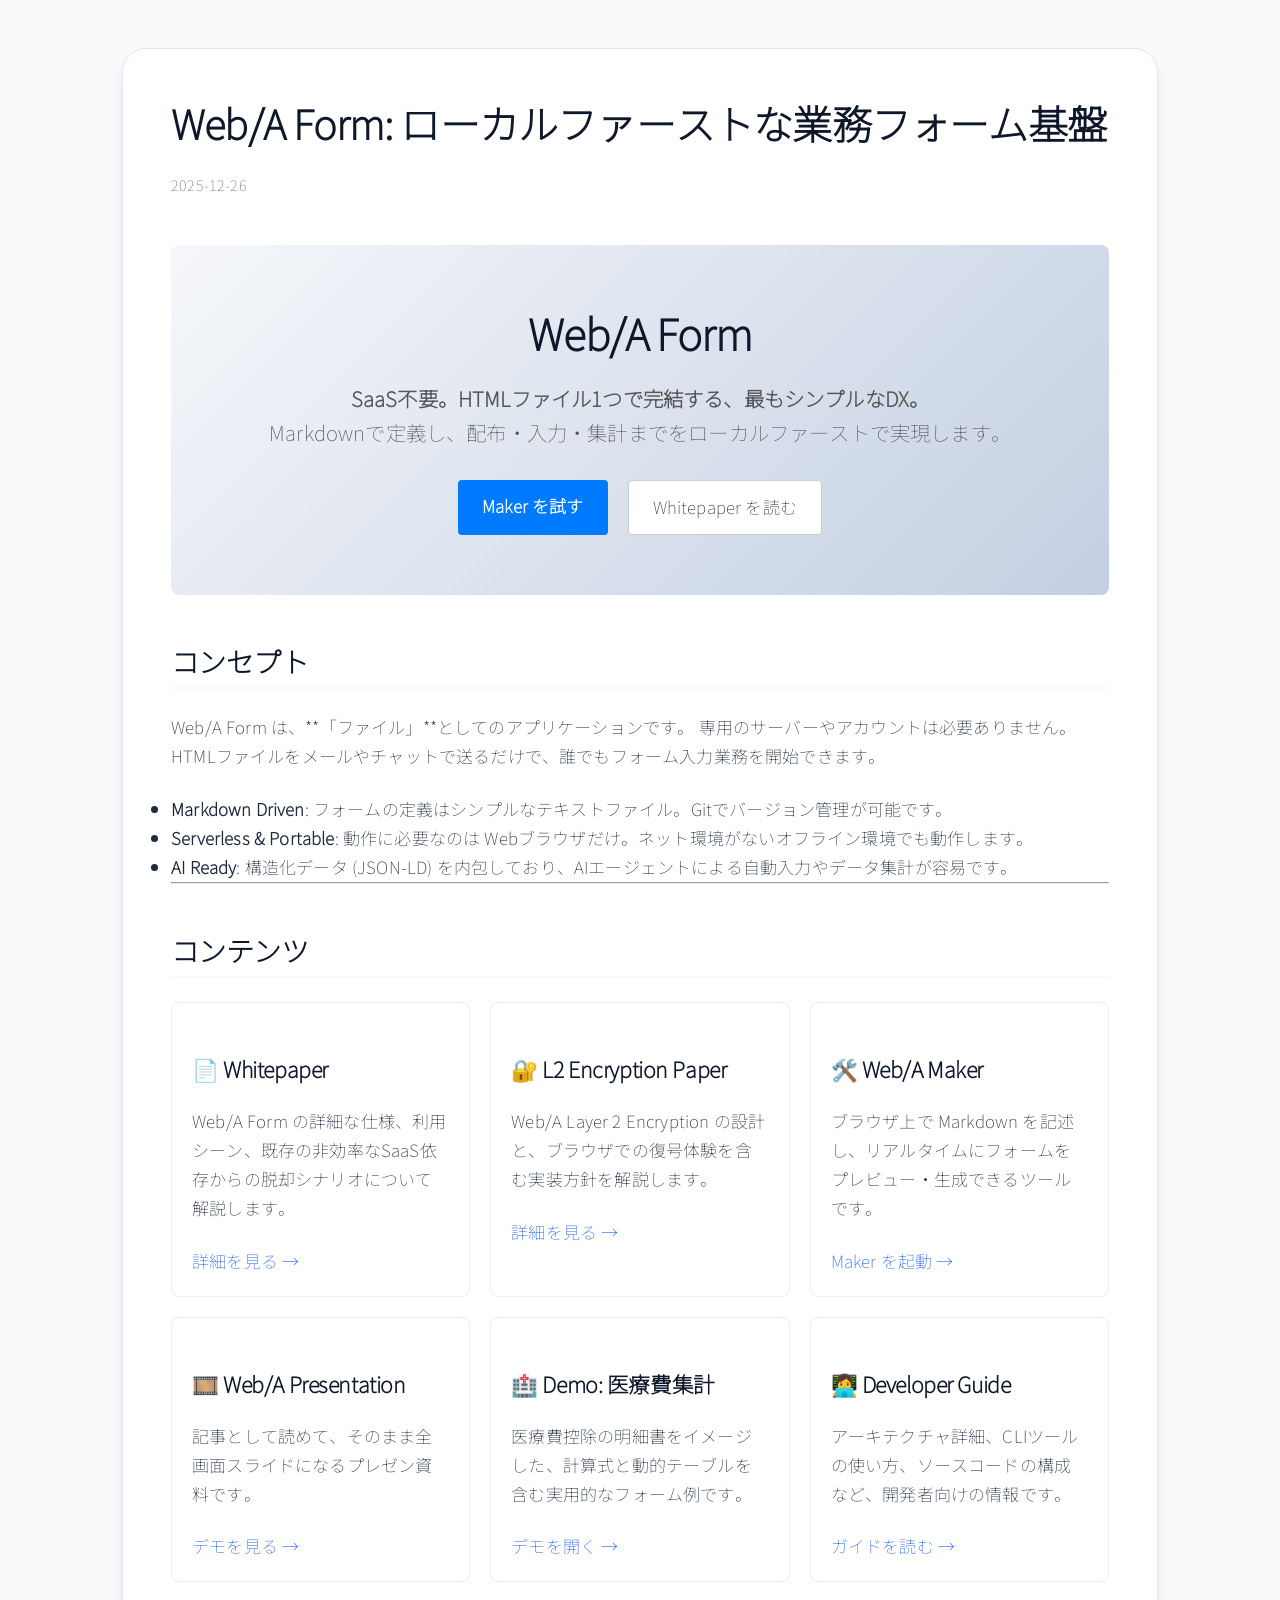
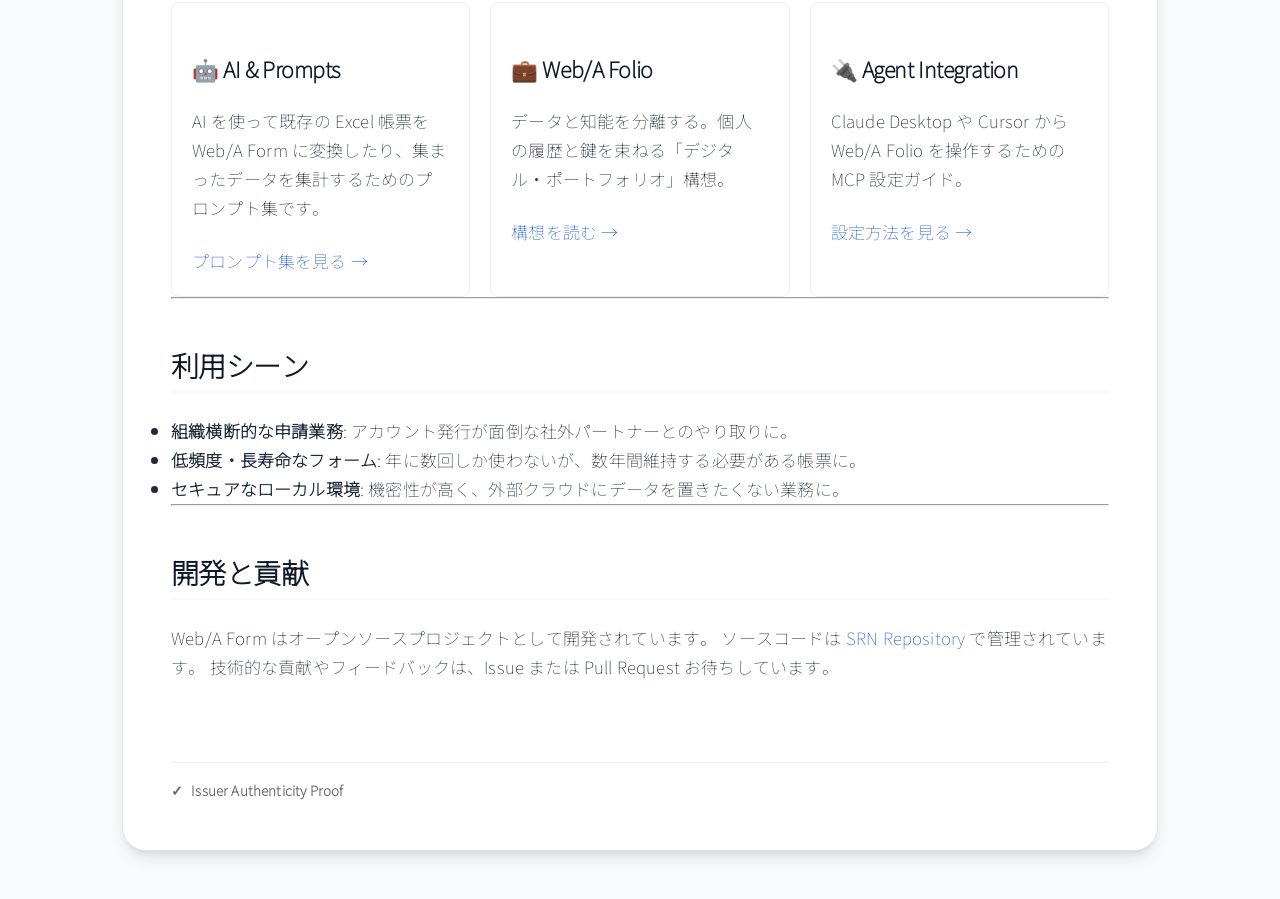
==== index.html @ 1101c1ee "Updates" ====
<!DOCTYPE html>
<html lang="ja">
<head>
    <meta charset="UTF-8">
    <meta name="viewport" content="width=device-width, initial-scale=1.0">
    <meta name="color-scheme" content="light">
    <meta http-equiv="Content-Security-Policy" content="default-src 'self'; script-src 'self' 'unsafe-inline' 'unsafe-eval' data:; style-src 'self' 'unsafe-inline'; font-src 'self' data:; img-src 'self' data:; worker-src 'self' blob:; connect-src 'self';">
    <title>Web/A Form: ローカルファーストな業務フォーム基盤</title>
    <link rel="icon" href="[data-uri]">
    <link rel="stylesheet" href="style.css">
    <link rel="sitemap" type="application/xml" href="sitemap.xml">
    <link rel="help" type="text/plain" href="llms.txt">
    
<style>
@font-face {
  font-family: 'Srn-NotoSansJPVariableFontwght';
  src: url('[data-uri]') format('woff2');
  font-display: swap;
}
</style>

<style>
@font-face {
  font-family: 'Srn-NotoSansSCVariableFontwght';
  src: url('[data-uri]') format('woff2');
  font-display: swap;
}
</style>

<style>
@font-face {
  font-family: 'Srn-NotoSansTCVariableFontwght';
  src: url('[data-uri]') format('woff2');
  font-display: swap;
}
</style>

<style>
@font-face {
  font-family: 'Srn-NotoSansKRVariableFontwght';
  src: url('[data-uri]') format('woff2');
  font-display: swap;
}
</style>
<style>
</style>
<style>
body { font-family: 'Srn-NotoSansJPVariableFontwght', 'Srn-NotoSansSCVariableFontwght', 'Srn-NotoSansTCVariableFontwght', 'Srn-NotoSansKRVariableFontwght', serif; font-weight: 450; }
</style>

    <script type="application/ld+json">{
  "@context": "https://schema.org",
  "@type": "BlogPosting",
  "headline": "Web/A Form: ローカルファーストな業務フォーム基盤",
  "description": "SaaS不要。HTMLファイル1つで完結する、最もシンプルなDX。",
  "datePublished": "2025-12-26",
  "author": {
    "@type": "Person",
    "name": "Unknown"
  },
  "provenance": {
    "metadata": {
      "title": "Web/A Form: ローカルファーストな業務フォーム基盤",
      "format": "application/x.web-a+html",
      "schema": "https://masanork.github.io/srn/schemas/weba-v1.json"
    },
    "producer": {
      "name": "Sorane (SRN) SSG",
      "version": "1.0.0",
      "identifier": "did:web:masanork.github.io:weba"
    },
    "assertions": [
      {
        "label": "srn.hmp_declaration",
        "data": {
          "assertion": "Human-Machine Parity (HMP) Guaranteed",
          "generator_hash": "unknown"
        }
      }
    ]
  }
}</script>
    
    <style>
        /* Hide by default, show based on body class */
        [data-lang-ja], [data-lang-en] { display: none !important; }
        
        .js-lang-ja [data-lang-ja] { display: contents !important; }
        .js-lang-ja span[data-lang-ja], .js-lang-ja a[data-lang-ja], .js-lang-ja i[data-lang-ja] { display: inline !important; }
        
        .js-lang-en [data-lang-en] { display: contents !important; }
        .js-lang-en span[data-lang-en], .js-lang-en a[data-lang-en], .js-lang-en i[data-lang-en] { display: inline !important; }
    </style>
    <script>
        (() => {
            const lang = (navigator.language || '').toLowerCase().startsWith('ja') ? 'ja' : 'en';
            if (lang === 'ja') {
                document.documentElement.lang = 'ja';
                document.documentElement.classList.add('js-lang-ja');
            } else {
                document.documentElement.lang = 'en';
                document.documentElement.classList.add('js-lang-en');
            }
            // Backward compatibility for simple data-i18n replacements
            window.addEventListener('DOMContentLoaded', () => {
                document.querySelectorAll('[data-i18n-ja]').forEach((el) => {
                    const ja = el.getAttribute('data-i18n-ja') || '';
                    const en = el.getAttribute('data-i18n-en') || ja;
                    el.textContent = lang === 'ja' ? ja : en;
                });
            });
        })();
    </script>
</head>
<body class="layout-article">
    <main>
        
        
        <article class="weba-article">
            
            <header>
                <h1>Web/A Form: ローカルファーストな業務フォーム基盤</h1>
                <div class="article-meta">
                    <span><time datetime="2025-12-26">2025-12-26</time></span>
                    
                    
                </div>
            </header>
            
            <div class="article-body">
                <div class="hero-section" style="background:linear-gradient(135deg, #f5f7fa 0%, #c3cfe2 100%); padding: 60px 20px; text-align: center; border-radius: 8px; margin-bottom: 40px;">
  <h1 style="margin-bottom: 20px; font-size: 2.5em;">Web/A Form</h1>
  <p style="font-size: 1.2em; color: #555; margin-bottom: 30px;">
    <strong>SaaS不要。HTMLファイル1つで完結する、最もシンプルなDX。</strong><br>
    Markdownで定義し、配布・入力・集計までをローカルファーストで実現します。
  </p>
  <div style="display: flex; gap: 20px; justify-content: center; flex-wrap: wrap;">
    <a href="./maker.html" class="button primary" style="background: #007bff; color: white; padding: 12px 24px; text-decoration: none; border-radius: 4px; font-weight: bold;">Maker を試す</a>
    <a href="./papers/web-a-form.ja.html" class="button" style="background: white; color: #333; border: 1px solid #ccc; padding: 12px 24px; text-decoration: none; border-radius: 4px;">Whitepaper を読む</a>
  </div>
</div>

<h2>コンセプト</h2>
<p>Web/A Form は、**「ファイル」**としてのアプリケーションです。
専用のサーバーやアカウントは必要ありません。HTMLファイルをメールやチャットで送るだけで、誰でもフォーム入力業務を開始できます。</p>
<ul>
<li><strong>Markdown Driven</strong>: フォームの定義はシンプルなテキストファイル。Gitでバージョン管理が可能です。</li>
<li><strong>Serverless &amp; Portable</strong>: 動作に必要なのは Webブラウザだけ。ネット環境がないオフライン環境でも動作します。</li>
<li><strong>AI Ready</strong>: 構造化データ (JSON-LD) を内包しており、AIエージェントによる自動入力やデータ集計が容易です。</li>
</ul>
<hr>
<h2>コンテンツ</h2>
<div class="grid-layout" style="display: grid; grid-template-columns: repeat(auto-fit, minmax(280px, 1fr)); gap: 20px; margin-top: 20px;">

  <div class="card" style="border: 1px solid #eee; padding: 20px; border-radius: 8px;">
    <h3>📄 Whitepaper</h3>
    <p>Web/A Form の詳細な仕様、利用シーン、既存の非効率なSaaS依存からの脱却シナリオについて解説します。</p>
    <a href="./papers/web-a-form.ja.html">詳細を見る →</a>
  </div>

  <div class="card" style="border: 1px solid #eee; padding: 20px; border-radius: 8px;">
    <h3>🔐 L2 Encryption Paper</h3>
    <p>Web/A Layer 2 Encryption の設計と、ブラウザでの復号体験を含む実装方針を解説します。</p>
    <a href="https://masanork.github.io/srn/papers/web-a-l2-encryption.ja.html">詳細を見る →</a>
  </div>

  <div class="card" style="border: 1px solid #eee; padding: 20px; border-radius: 8px;">
    <h3>🛠️ Web/A Maker</h3>
    <p>ブラウザ上で Markdown を記述し、リアルタイムにフォームをプレビュー・生成できるツールです。</p>
    <a href="./maker.html">Maker を起動 →</a>
  </div>

  <div class="card" style="border: 1px solid #eee; padding: 20px; border-radius: 8px;">
    <h3>🎞️ Web/A Presentation</h3>
    <p>記事として読めて、そのまま全画面スライドになるプレゼン資料です。</p>
    <a href="./web-a-presentation.ja.html">デモを見る →</a>
  </div>

  <div class="card" style="border: 1px solid #eee; padding: 20px; border-radius: 8px;">
    <h3>🏥 Demo: 医療費集計</h3>
    <p>医療費控除の明細書をイメージした、計算式と動的テーブルを含む実用的なフォーム例です。</p>
    <a href="./iryouhi.html">デモを開く →</a>
  </div>

  <div class="card" style="border: 1px solid #eee; padding: 20px; border-radius: 8px;">
    <h3>👩‍💻 Developer Guide</h3>
    <p>アーキテクチャ詳細、CLIツールの使い方、ソースコードの構成など、開発者向けの情報です。</p>
    <a href="./guide.html">ガイドを読む →</a>
  </div>

  <div class="card" style="border: 1px solid #eee; padding: 20px; border-radius: 8px;">
    <h3>🤖 AI & Prompts</h3>
    <p>AI を使って既存の Excel 帳票を Web/A Form に変換したり、集まったデータを集計するためのプロンプト集です。</p>
    <a href="./prompt.html">プロンプト集を見る →</a>
  </div>

  <div class="card" style="border: 1px solid #eee; padding: 20px; border-radius: 8px;">
    <h3>💼 Web/A Folio</h3>
    <p>データと知能を分離する。個人の履歴と鍵を束ねる「デジタル・ポートフォリオ」構想。</p>
    <a href="./folio.html">構想を読む →</a>
  </div>

  <div class="card" style="border: 1px solid #eee; padding: 20px; border-radius: 8px;">
    <h3>🔌 Agent Integration</h3>
    <p>Claude Desktop や Cursor から Web/A Folio を操作するための MCP 設定ガイド。</p>
    <a href="./guide/mcp-setup.html">設定方法を見る →</a>
  </div>

</div>

<hr>
<h2>利用シーン</h2>
<ul>
<li><strong>組織横断的な申請業務</strong>: アカウント発行が面倒な社外パートナーとのやり取りに。</li>
<li><strong>低頻度・長寿命なフォーム</strong>: 年に数回しか使わないが、数年間維持する必要がある帳票に。</li>
<li><strong>セキュアなローカル環境</strong>: 機密性が高く、外部クラウドにデータを置きたくない業務に。</li>
</ul>
<hr>
<h2>開発と貢献</h2>
<p>Web/A Form はオープンソースプロジェクトとして開発されています。
ソースコードは <a href="https://github.com/masanork/srn">SRN Repository</a> で管理されています。
技術的な貢献やフィードバックは、Issue または Pull Request お待ちしています。</p>

            </div>
            
        <footer class="doc-verification no-print" style="margin-top: 5rem; padding-top: 1rem; border-top: 1px solid #eee; font-size: 0.85rem; color: #666;">
            <details>
                <summary style="cursor: pointer; display: flex; align-items: center; gap: 0.5rem; font-weight: 600;">
                    <span>✓</span>
                    <span data-i18n-ja="発行元による真正性の証明" data-i18n-en="Issuer Authenticity Proof">発行元による真正性の証明</span>
                </summary>
                <div style="padding: 1rem 0;">
                    <pre style="background: #1e1e1e; color: #d4d4d4; padding: 1rem; border-radius: 6px; overflow-x: auto; font-size: 0.8rem; line-height: 1.4;">{
  "@context": [
    "https://www.w3.org/2018/credentials/v1"
  ],
  "type": [
    "VerifiableCredential",
    "WebADocument"
  ],
  "issuer": "did:web:masanork.github.io:weba",
  "issuanceDate": "2025-12-29T23:33:21.585Z",
  "credentialSubject": {
    "id": "did:web:masanork.github.io:weba/index",
    "name": "Web/A Form: ローカルファーストな業務フォーム基盤",
    "contentDigest": "4de6581a65532926f3c1c0d37368fc1e4149e32048f0b8ed11e706b0b9a921a5"
  },
  "proof": [
    {
      "type": "DataIntegrityProof",
      "cryptosuite": "eddsa-jcs-2022",
      "verificationMethod": "did:web:masanork.github.io:weba#build-1767051194938-ed25519",
      "proofPurpose": "assertionMethod",
      "created": "2025-12-29T23:33:21.585Z",
      "proofValue": "z41EGuBvmmnE9bjp3QARUFRdFmPYuKzoxftd5aJ4a3iSAXjd4a93gFXauByTnjYUJ833MeMexHzB6wuF9evtsar6K"
    },
    {
      "type": "DataIntegrityProof",
      "cryptosuite": "ml-dsa-44-jcs-2025",
      "verificationMethod": "did:web:masanork.github.io:weba#build-1767051194938-pqc",
      "proofPurpose": "assertionMethod",
      "created": "2025-12-29T23:33:21.585Z",
      "proofValue": "[base64]"
    }
  ]
}</pre>
                </div>
            </details>
        </footer>
    
        </article>
        
    
    </main>
</body>
</html>
---- style.css ----
:root {
    --primary-color: #2563eb;
    --primary-hover: #1d4ed8;
    --secondary-color: #64748b;
    --bg-color: #f8fafc;
    --text-color: #1e293b;
    --text-muted: #64748b;
    --border-color: #e2e8f0;
    --card-bg: #ffffff;
    --accent-color: #0f172a;
    --highlight: #3b82f6;
    --success: #10b981;
    --panel-shadow: 0 4px 6px -1px rgb(0 0 0 / 0.1), 0 2px 4px -2px rgb(0 0 0 / 0.1);
    --premium-shadow: 0 10px 15px -3px rgb(0 0 0 / 0.1), 0 4px 6px -4px rgb(0 0 0 / 0.1);
}

@media (prefers-color-scheme: dark) {
    :root {
        --bg-color: #0f172a;
        --text-color: #f1f5f9;
        --text-muted: #94a3b8;
        --border-color: #1e293b;
        --card-bg: #1e293b;
        --accent-color: #f8fafc;
    }
}

* {
    box-sizing: border-box;
    margin: 0;
    padding: 0;
}

body {
    background-color: var(--bg-color);
    color: var(--text-color);
    line-height: 1.7;
    font-size: 17px;
    font-weight: 450;
    padding: 3rem 2rem;
    max-width: 1100px;
    margin: 0 auto;
    letter-spacing: 0.01em;
}

/* Widen layout for Web/A Forms */
body:has(.weba-form-container) {
    max-width: 95%;
}

main {
    background: var(--card-bg);
    padding: 3rem;
    border-radius: 1.5rem;
    box-shadow: var(--premium-shadow);
    border: 1px solid var(--border-color);
    transition: transform 0.2s ease;
}

/* Reduce padding for forms to save space */
main:has(.weba-form-container) {
    padding: 2rem;
}

h1,
h2,
h3,
h4,
h5,
h6 {
    color: var(--accent-color);
    margin-bottom: 1.5rem;
    line-height: 1.3;
    letter-spacing: -0.02em;
}

h1 {
    font-size: 2.5rem;
    font-weight: 800;
}

h2 {
    font-size: 1.75rem;
    font-weight: 700;
    margin-top: 3rem;
    border-bottom: 2px solid var(--bg-color);
    padding-bottom: 0.5rem;
}

h3 {
    font-size: 1.35rem;
    font-weight: 600;
    margin-top: 2rem;
}

p {
    margin-bottom: 1.5rem;
    color: var(--text-color);
}

a {
    color: var(--primary-color);
    text-decoration: none;
    transition: all 0.2s ease;
    border-bottom: 1px solid transparent;
}

a:hover {
    color: var(--primary-hover);
    border-bottom-color: var(--primary-hover);
}

pre {
    background: #0f172a;
    color: #e2e8f0;
    padding: 1.25rem;
    border-radius: 0.75rem;
    overflow-x: auto;
    margin-bottom: 1.5rem;
    font-size: 0.9rem;
    border: 1px solid #1e293b;
}

code {
    font-family: ui-monospace, SFMono-Regular, Menlo, Monaco, Consolas, monospace;
    font-size: 0.9em;
    background: rgba(0, 0, 0, 0.05);
    padding: 0.2rem 0.4rem;
    border-radius: 0.25rem;
}

pre code {
    background: transparent;
    padding: 0;
}

.table-wrapper {
    width: 100%;
    overflow-x: auto;
    -webkit-overflow-scrolling: touch;
    margin-bottom: 2rem;
    border: 1px solid var(--border-color);
    border-radius: 0.75rem;
    background: var(--card-bg);
}

/* Hide master data tables used for autocomplete sources */
.table-wrapper:has(.data-table.master) {
    display: none;
}
.data-table.master {
    display: none;
}

.table-wrapper table {
    width: auto;
    min-width: 100%;
    border-collapse: collapse;
    border-spacing: 0;
    margin-bottom: 0;
    border: none;
}

th,
td {
    padding: 0.75rem 1rem;
    text-align: left;
    border-bottom: 1px solid var(--border-color);
    vertical-align: middle;
}

th {
    background-color: var(--bg-color);
    font-weight: 600;
    color: var(--text-muted);
    font-size: 0.85rem;
    text-transform: uppercase;
    letter-spacing: 0.05em;
    white-space: nowrap;
}

tr:last-child td {
    border-bottom: none;
}

.form-input {
    width: 100%;
    padding: 0.75rem 1rem;
    font-size: 1rem;
    border: 1px solid #cbd5e1;
    border-radius: 0.5rem;
    background-color: var(--card-bg);
    color: var(--text-color);
    transition: border-color 0.2s, box-shadow 0.2s;
    font-family: inherit;
    min-width: 80px;
}

/* Table specific input tweaks */
td .form-input {
    padding: 0.5rem;
    border: 1px solid transparent;
    background: transparent;
    border-radius: 4px;
    min-width: 100px;
}
td input[type="number"].form-input { min-width: 80px; }
td input[type="date"].form-input { min-width: 140px; }
td input[type="checkbox"].form-input { min-width: auto; width: auto; }


.mermaid {
    margin: 2rem 0;
    display: flex;
    justify-content: center;
}

/* Metadata Styles for Article */
.article-meta {
    font-size: 0.9rem;
    color: var(--text-muted);
    margin-bottom: 3rem;
    display: flex;
    gap: 1.5rem;
    align-items: center;
}

.article-meta span {
    display: flex;
    align-items: center;
    gap: 0.4rem;
}

/* Juminhyo & Official Specific */
.doc-recipient {
    margin-bottom: 2.5rem;
    font-size: 1.1rem;
}

.doc-body {
    white-space: pre-wrap;
}

@media print {
    body {
        background: white;
        padding: 0;
    }

    main {
        box-shadow: none;
        border: none;
        padding: 0;
    }
}

@media (max-width: 640px) {
    body {
        padding: 1rem;
    }

    main {
        padding: 1.5rem;
        border-radius: 1rem;
    }

    h1 {
        font-size: 2rem;
    }
}

/* --- Web/A Form Styles --- */

.form-row {
    margin-bottom: 1.5rem;
}

.form-row.vertical {
    display: flex;
    flex-direction: column;
}

.form-label {
    display: block;
    font-weight: 600;
    margin-bottom: 0.5rem;
    color: var(--text-color);
}

.form-input {
    width: 100%;
    padding: 0.75rem 1rem;
    font-size: 1rem;
    border: 1px solid #cbd5e1;
    border-radius: 0.5rem;
    background-color: var(--card-bg);
    color: var(--text-color);
    transition: border-color 0.2s, box-shadow 0.2s;
    font-family: inherit;
}

.form-input:focus {
    outline: none;
    border-color: var(--primary-color);
    box-shadow: 0 0 0 3px rgba(37, 99, 235, 0.1);
}

.form-hint {
    font-size: 0.85rem;
    color: var(--text-muted);
    margin-top: 0.4rem;
}

/* Table Inputs */
td .form-input {
    padding: 0.5rem;
    border: 1px solid transparent;
    background: transparent;
    border-radius: 4px;
}
td .form-input:hover {
    border-color: var(--border-color);
    background: var(--bg-color);
}
td .form-input:focus {
    background: var(--card-bg);
    border-color: var(--primary-color);
}

/* L2 Readonly View */
.weba-l2-readonly .form-toolbar,
.weba-l2-readonly .add-row-btn,
.weba-l2-readonly .remove-row-btn,
.weba-l2-readonly .weba-l2-toggle {
    display: none !important;
}
.weba-l2-readonly .form-input[readonly],
.weba-l2-readonly .form-input:disabled,
.weba-l2-readonly input[readonly],
.weba-l2-readonly input:disabled,
.weba-l2-readonly textarea[readonly],
.weba-l2-readonly textarea:disabled,
.weba-l2-readonly select:disabled {
    background-color: var(--card-bg);
    color: var(--text-color);
    opacity: 1;
    border-color: #cbd5e1;
}
.weba-l2-readonly td .form-input,
.weba-l2-readonly td .form-input:hover,
.weba-l2-readonly td .form-input:focus {
    border-color: transparent;
    background: transparent;
    box-shadow: none;
}

/* Search Suggestions */
.search-suggestions {
    background: var(--card-bg);
    border: 1px solid var(--border-color);
    border-radius: 0.5rem;
    box-shadow: var(--premium-shadow);
    max-height: 250px;
    overflow-y: auto;
    z-index: 1000;
}
.search-suggestions div {
    padding: 0.75rem 1rem;
    cursor: pointer;
    border-bottom: 1px solid var(--border-color);
}
.search-suggestions div:hover {
    background-color: var(--bg-color);
    color: var(--primary-color);
}

/* Buttons (Toolbar) */
button.primary, button.secondary, button.btn-clear, button.tab-btn {
    appearance: none;
    padding: 0.75rem 1.5rem;
    border-radius: 0.5rem;
    font-weight: 600;
    cursor: pointer;
    transition: all 0.2s;
    font-size: 0.9rem;
    display: inline-flex;
    align-items: center;
    justify-content: center;
    gap: 0.5rem;
    border: 1px solid transparent;
}

/* 提出版を保存 (Submit) */
button.primary {
    background-color: #10b981;
    color: white;
    border-color: #10b981;
}
button.primary:hover {
    background-color: #059669;
    transform: translateY(-1px);
    box-shadow: 0 4px 6px rgba(0,0,0,0.1);
}

/* 作業内容を保存 (Save Progress) */
button.secondary {
    background-color: #0070f3;
    color: white;
    border-color: #0070f3;
}
button.secondary:hover {
    background-color: #0056b3;
    transform: translateY(-1px);
    box-shadow: 0 4px 6px rgba(0,0,0,0.1);
}

/* クリア (Clear) - 落ち着いた灰色、ホバーで赤 */
button.btn-clear {
    background-color: #f1f5f9;
    border: 1px solid #e2e8f0;
    color: #64748b;
}
button.btn-clear:hover {
    background-color: #fef2f2;
    border-color: #fecaca;
    color: #e11d48;
    transform: translateY(-1px);
}

/* Tabs */
.tabs-nav {
    display: flex;
    gap: 0.5rem;
    margin-bottom: 2rem;
    border-bottom: 1px solid var(--border-color);
    padding-bottom: 1rem;
    overflow-x: auto;
}
button.tab-btn {
    background: transparent;
    border: none;
    border-bottom: 2px solid transparent;
    border-radius: 0;
    padding: 0.5rem 1rem;
    color: var(--text-muted);
}
button.tab-btn.active {
    color: var(--primary-color);
    border-bottom-color: var(--primary-color);
}
button.tab-btn:hover {
    color: var(--text-color);
    background: transparent;
}

.tab-content {
    display: none;
}
.tab-content.active {
    display: block;
    animation: fadeIn 0.3s ease;
}

@keyframes fadeIn {
    from { opacity: 0; transform: translateY(5px); }
    to { opacity: 1; transform: translateY(0); }
}

/* Dynamic Table Actions */
.add-row-btn {
    margin-top: 1rem;
    width: 100%;
    padding: 0.75rem;
    border: 2px dashed var(--border-color);
    background: transparent;
    color: var(--text-muted);
    border-radius: 0.5rem;
    cursor: pointer;
    transition: all 0.2s;
}
.add-row-btn:hover {
    border-color: var(--primary-color);
    color: var(--primary-color);
    background: var(--bg-color);
}

.remove-row-btn {
    background: transparent;
    border: none;
    color: #ef4444; /* Red */
    font-size: 1.2rem;
    cursor: pointer;
    opacity: 0.6;
    padding: 0 0.5rem;
}
.remove-row-btn:hover {
    opacity: 1;
    transform: scale(1.1);
}

/* --- Security Status Styles --- */

.security-badge {
    display: inline-flex;
    align-items: center;
    padding: 4px 12px;
    border-radius: 999px;
    font-size: 0.75rem;
    font-weight: 600;
    margin-left: 12px;
    background: #f1f5f9;
    color: #64748b;
    border: 1px solid #e2e8f0;
    vertical-align: middle;
}

.security-badge .status-dot {
    width: 8px;
    height: 8px;
    border-radius: 50%;
    margin-right: 8px;
    background: #cbd5e1;
}

.security-badge.tier-high {
    background: #dcfce7;
    color: #166534;
    border-color: #bbf7d0;
}
.security-badge.tier-high .status-dot {
    background: #22c55e;
    box-shadow: 0 0 8px rgba(34, 197, 94, 0.5);
}

.security-badge.tier-standard {
    background: #fef9c3;
    color: #854d0e;
    border-color: #fef08a;
}
.security-badge.tier-standard .status-dot {
    background: #eab308;
}

.security-badge.tier-offline {
    background: #ffedd5;
    color: #9a3412;
    border-color: #fed7aa;
}
.security-badge.tier-offline .status-dot {
    background: #f97316;
}
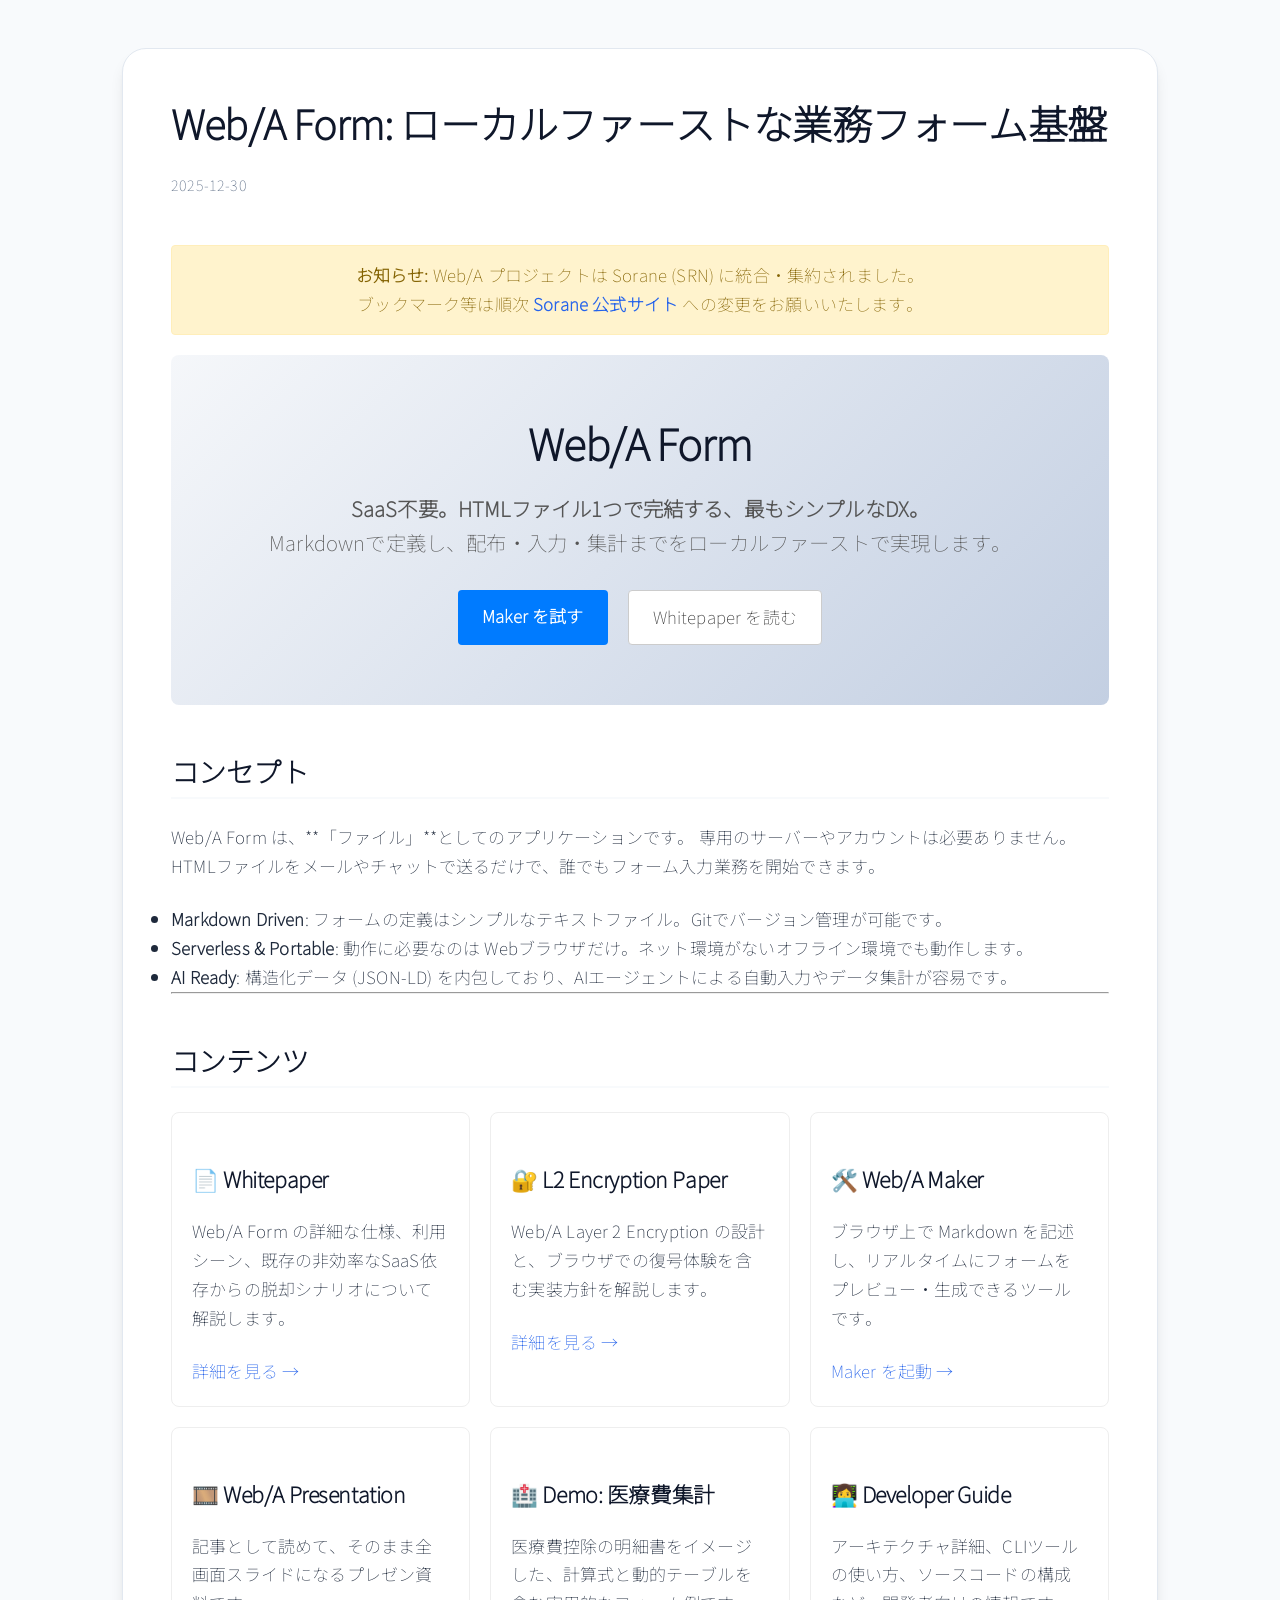
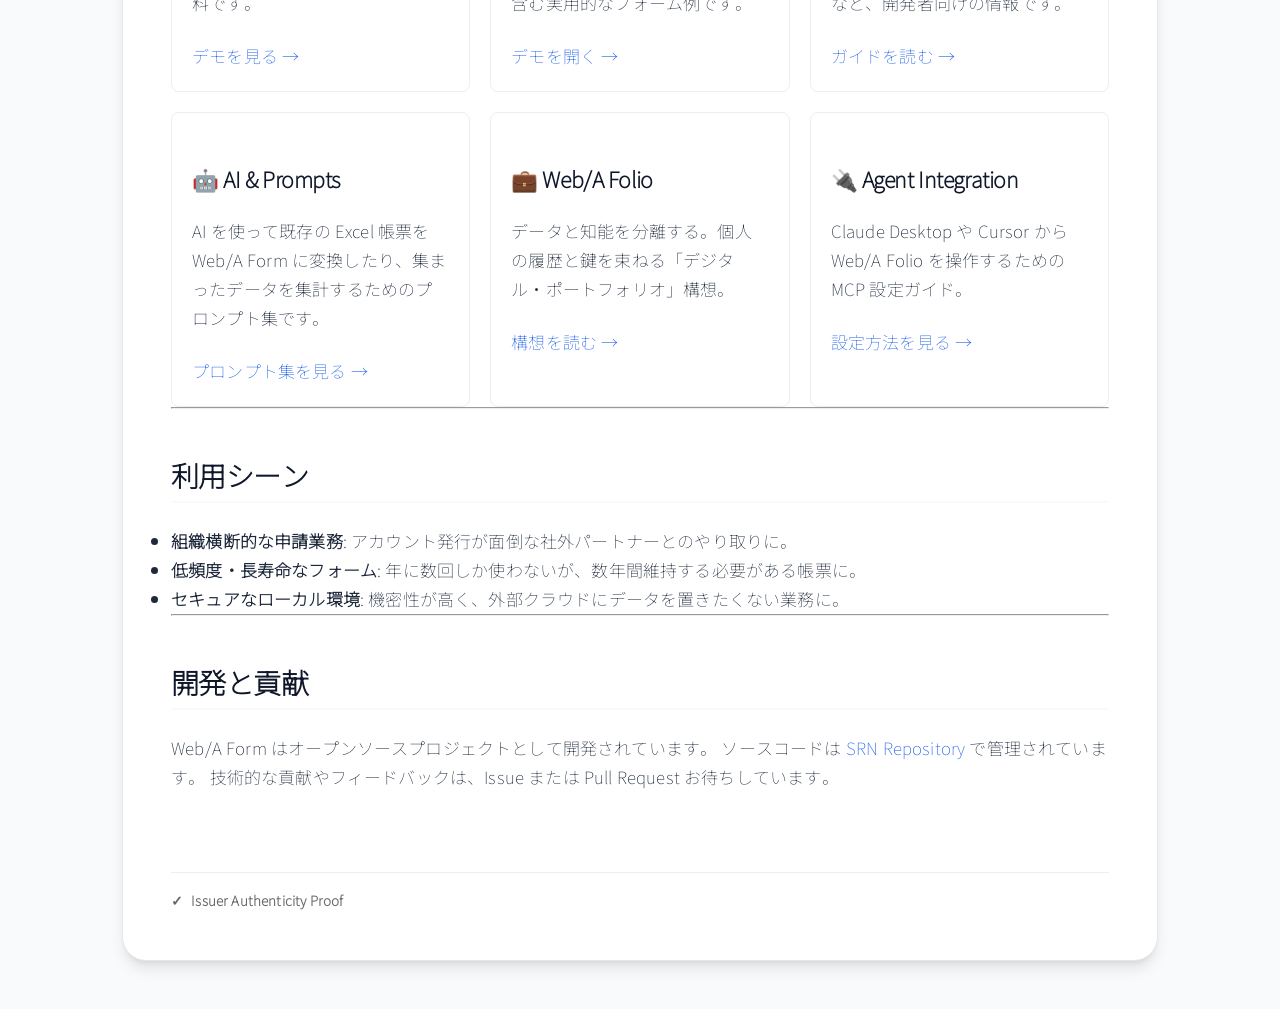
==== commit 9d48b472: "Updates" ====
--- a/index.html
+++ b/index.html
@@ -14,7 +14,7 @@
 <style>
 @font-face {
   font-family: 'Srn-NotoSansJPVariableFontwght';
-  src: url('[data-uri]') format('woff2');
+  src: url('[data-uri]') format('woff2');
   font-display: swap;
 }
 </style>
@@ -22,7 +22,7 @@
 <style>
 @font-face {
   font-family: 'Srn-NotoSansSCVariableFontwght';
-  src: url('[data-uri]') format('woff2');
+  src: url('[data-uri]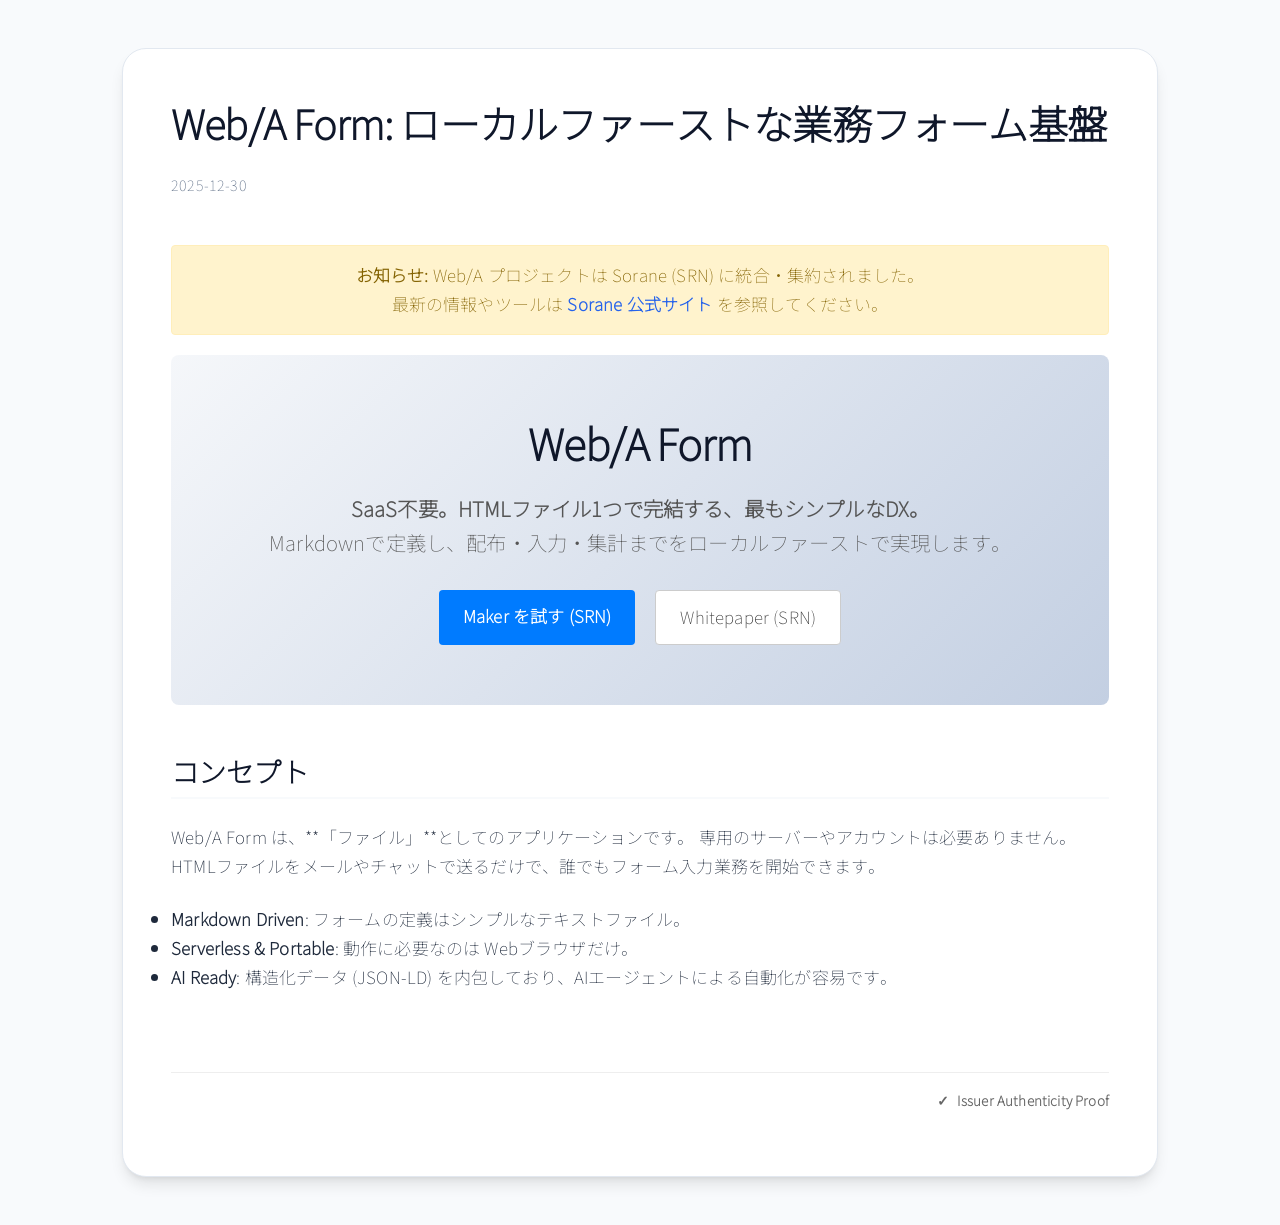
==== commit 19601c50: "Updates" ====
--- a/index.html
+++ b/index.html
@@ -14,7 +14,7 @@
 <style>
 @font-face {
   font-family: 'Srn-NotoSansJPVariableFontwght';
-  src: url('[data-uri]') format('woff2');
+  src: url('[data-uri]') format('woff2');
   font-display: swap;
 }
 </style>
@@ -22,7 +22,7 @@
 <style>
 @font-face {
   font-family: 'Srn-NotoSansSCVariableFontwght';
-  src: url('[data-uri]') format('woff2');
+  src: url('[data-uri]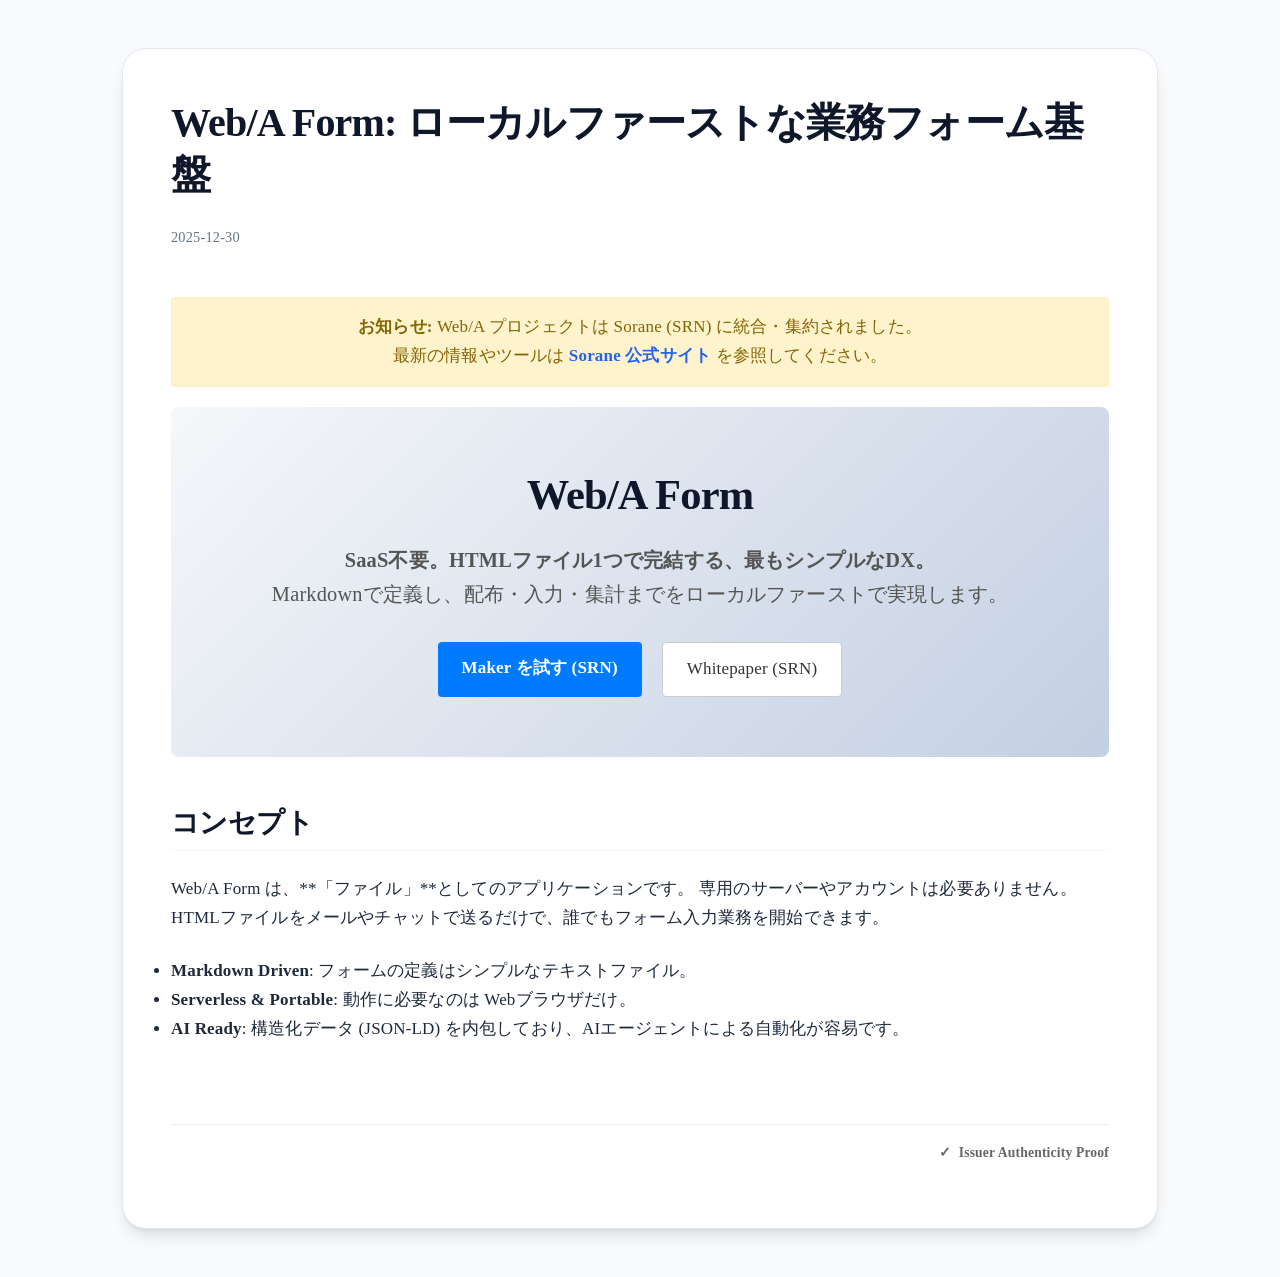
==== commit 25fa7d55: "Updates" ====
--- a/index.html
+++ b/index.html
@@ -11,43 +11,6 @@
     <link rel="sitemap" type="application/xml" href="sitemap.xml">
     <link rel="help" type="text/plain" href="llms.txt">
     
-<style>
-@font-face {
-  font-family: 'Srn-NotoSansJPVariableFontwght';
-  src: url('[data-uri]') format('woff2');
-  font-display: swap;
-}
-</style>
-
-<style>
-@font-face {
-  font-family: 'Srn-NotoSansSCVariableFontwght';
-  src: url('[data-uri]') format('woff2');
-  font-display: swap;
-}
-</style>
-
-<style>
-@font-face {
-  font-family: 'Srn-NotoSansTCVariableFontwght';
-  src: url('[data-uri]') format('woff2');
-  font-display: swap;
-}
-</style>
-
-<style>
-@font-face {
-  font-family: 'Srn-NotoSansKRVariableFontwght';
-  src: url('[data-uri]') format('woff2');
-  font-display: swap;
-}
-</style>
-<style>
-</style>
-<style>
-body { font-family: 'Srn-NotoSansJPVariableFontwght', 'Srn-NotoSansSCVariableFontwght', 'Srn-NotoSansTCVariableFontwght', 'Srn-NotoSansKRVariableFontwght', serif; font-weight: 450; }
-</style>
-
     <script type="application/ld+json">{
   "@context": "https://schema.org",
   "@type": "BlogPosting",
@@ -230,13 +193,13 @@
           "publicKeyHex": "05c647223bba939b040a3696c869a217f91b2b8d71e3ff23dc1e267ed2255591"
         },
         {
-          "id": "did:web:masanork.github.io:weba#build-1767249006627-ed25519",
+          "id": "did:web:masanork.github.io:weba#build-1767283252027-ed25519",
           "type": "Ed25519VerificationKey2020",
           "controller": "did:web:masanork.github.io:weba",
           "publicKeyHex": "43eb6b009de04fa1e028ebd9aa645a8fc9ec79349ac5b3b082f9be890704b47f"
         },
         {
-          "id": "did:web:masanork.github.io:weba#build-1767249006627-pqc",
+          "id": "did:web:masanork.github.io:weba#build-1767283252027-pqc",
           "type": "JsonWebKey2020",
           "controller": "did:web:masanork.github.io:weba",
           "publicKeyJwk": {
@@ -248,8 +211,8 @@
       ],
       "assertionMethod": [
         "did:web:masanork.github.io:weba#root-ed25519",
-        "did:web:masanork.github.io:weba#build-1767249006627-ed25519",
-        "did:web:masanork.github.io:weba#build-1767249006627-pqc"
+        "did:web:masanork.github.io:weba#build-1767283252027-ed25519",
+        "did:web:masanork.github.io:weba#build-1767283252027-pqc"
       ]
     }
   ]
@@ -271,6 +234,102 @@
     },
     "eventHash": "6121ede575413efeb0b45b8cd8e7e52b5a8f44eb7aac0215ba9af16ddbb51d2e",
     "chainHash": "aaed290e41812caf91c8bfd420121e7d8835665c11391f59a451be0411a62b45"
+  },
+  {
+    "prevHash": "aaed290e41812caf91c8bfd420121e7d8835665c11391f59a451be0411a62b45",
+    "event": {
+      "type": "L4Rebuild",
+      "timestamp": "2026-01-01T10:51:27.211Z",
+      "payload": {
+        "buildId": "build-1767264684274"
+      }
+    },
+    "eventHash": "a0993463ad9bb8de82d13dc6bc3a7f59a5559e1675cda414a5d9a0b05f9aeae1",
+    "chainHash": "0385bd508a68062727a3f208f2a70a5fed9d8cf0384603a545af058ab272f119"
+  },
+  {
+    "prevHash": "0385bd508a68062727a3f208f2a70a5fed9d8cf0384603a545af058ab272f119",
+    "event": {
+      "type": "L4Rebuild",
+      "timestamp": "2026-01-01T11:50:23.841Z",
+      "payload": {
+        "buildId": "build-1767268221139"
+      }
+    },
+    "eventHash": "90d0d73505935c0bfadbff8a22685317a98b3a165aa14c9f5bfd5770636a59ca",
+    "chainHash": "3f91517b9ad739646fab896f99abdafb8e4d167a39429c0f647dc3496ebc3619"
+  },
+  {
+    "prevHash": "3f91517b9ad739646fab896f99abdafb8e4d167a39429c0f647dc3496ebc3619",
+    "event": {
+      "type": "L4Rebuild",
+      "timestamp": "2026-01-01T11:53:52.186Z",
+      "payload": {
+        "buildId": "build-1767268429541"
+      }
+    },
+    "eventHash": "23b786a56e273d0cf1fab4829255cde4c5c6856a08f986dd18e52937baa0195a",
+    "chainHash": "46276e683b3b2f47aadcbf1c5c305b935c8e87dc9f46fb280d6fd0cc8ab03a16"
+  },
+  {
+    "prevHash": "46276e683b3b2f47aadcbf1c5c305b935c8e87dc9f46fb280d6fd0cc8ab03a16",
+    "event": {
+      "type": "L4Rebuild",
+      "timestamp": "2026-01-01T13:37:13.682Z",
+      "payload": {
+        "buildId": "build-1767274633576"
+      }
+    },
+    "eventHash": "b98e4e88d2bc7b4c7cc42dc6250251dc37c2f7973019aa149fb1ae002220da93",
+    "chainHash": "8b5b4250f10a1fdcca97a335fd8be53f2006f48f73e60b4dbabd0ce98a6216cd"
+  },
+  {
+    "prevHash": "8b5b4250f10a1fdcca97a335fd8be53f2006f48f73e60b4dbabd0ce98a6216cd",
+    "event": {
+      "type": "L4Rebuild",
+      "timestamp": "2026-01-01T13:46:26.182Z",
+      "payload": {
+        "buildId": "build-1767275186075"
+      }
+    },
+    "eventHash": "264355ad039d2c69d8edd8672ea68b004669307f13de11268a27c598f352f7dc",
+    "chainHash": "30f0fb01caa9303b53f4b8d2a93646886fa2d9981e47b9a3c6dd8947a17990ef"
+  },
+  {
+    "prevHash": "30f0fb01caa9303b53f4b8d2a93646886fa2d9981e47b9a3c6dd8947a17990ef",
+    "event": {
+      "type": "L4Rebuild",
+      "timestamp": "2026-01-01T14:17:45.865Z",
+      "payload": {
+        "buildId": "build-1767277065760"
+      }
+    },
+    "eventHash": "00a964325bb284f676894b5c87c337c15c574136671a72bb3091729a7b12fb9c",
+    "chainHash": "544fbb58d6f2ac69660762449bab142ef9f74b0813a25f6746c783679303d2c5"
+  },
+  {
+    "prevHash": "544fbb58d6f2ac69660762449bab142ef9f74b0813a25f6746c783679303d2c5",
+    "event": {
+      "type": "L4Rebuild",
+      "timestamp": "2026-01-01T15:13:47.282Z",
+      "payload": {
+        "buildId": "build-1767280427175"
+      }
+    },
+    "eventHash": "845c2e4878ab24423ccf6dda39e29476f65df387eed0e942dad82f6dd0c54c00",
+    "chainHash": "7b199a2c88bc1964d3bbd172df1b6b3666a20f3398944db8a8fe51c8f265bae3"
+  },
+  {
+    "prevHash": "7b199a2c88bc1964d3bbd172df1b6b3666a20f3398944db8a8fe51c8f265bae3",
+    "event": {
+      "type": "L4Rebuild",
+      "timestamp": "2026-01-01T16:00:52.138Z",
+      "payload": {
+        "buildId": "build-1767283252027"
+      }
+    },
+    "eventHash": "f6232d41038213960feade62cf4151fd5cd9e4e98886997deaba6c595eaec25a",
+    "chainHash": "b34645ad9c85f5ed5d9a4972091f72d3001e976d78304eec8d489d7ddb8fef85"
   }
 ]
 </script>
@@ -284,29 +343,29 @@
     "WebAContainerSignature"
   ],
   "issuer": "did:web:masanork.github.io:weba",
-  "issuanceDate": "2026-01-01T06:30:08.379Z",
+  "issuanceDate": "2026-01-01T16:00:52.139Z",
   "credentialSubject": {
     "id": "did:web:masanork.github.io:weba/index#container",
-    "containerHash": "0ebebc6af244ef9fc62649ff3ef8744739355d9d25e9d86461d8f77277c511ca",
-    "buildId": "build-1767249006627",
-    "latestContextHash": "41c3a4eeaac256eb445d7dc41f03d0fdcf5b6e16973e0ea7c9f6991af08ef905"
+    "containerHash": "5e26e3df704c14995157099412fa599c22dd4477fb06f884d4c288c677d3b04e",
+    "buildId": "build-1767283252027",
+    "latestContextHash": "7a97953cde787584e70b79ecdebcc8d8928df7a3f13c2b880c1d0370ddaeaf5b"
   },
   "proof": [
     {
       "type": "DataIntegrityProof",
       "cryptosuite": "eddsa-jcs-2022",
-      "verificationMethod": "did:web:masanork.github.io:weba#build-1767249006627-ed25519",
+      "verificationMethod": "did:web:masanork.github.io:weba#build-1767283252027-ed25519",
       "proofPurpose": "assertionMethod",
-      "created": "2026-01-01T06:30:08.379Z",
-      "proofValue": "zGcX2UF3qwasfNrh5cbhCDQYu9ELSVAU7QpukXLyHNNTGjbSJ2pVpAxLwZmVpEgnzDXj88EYLz8yatwoCcWLUNZL"
+      "created": "2026-01-01T16:00:52.139Z",
+      "proofValue": "z36aUrVNVoDyjCC3mmRr2GMiqtgz1rkE2kYefq79Q8iPunYBrkae8PjkBfJJJavmrPrbaXFFUn79MhoEHeEW59pYE"
     },
     {
       "type": "DataIntegrityProof",
       "cryptosuite": "ml-dsa-44-jcs-2025",
-      "verificationMethod": "did:web:masanork.github.io:weba#build-1767249006627-pqc",
+      "verificationMethod": "did:web:masanork.github.io:weba#build-1767283252027-pqc",
       "proofPurpose": "assertionMethod",
-      "created": "2026-01-01T06:30:08.379Z",
-      "proofValue": "[base64]"
+      "created": "2026-01-01T16:00:52.139Z",
+      "proofValue": "[base64]"
     }
   ]
 }
